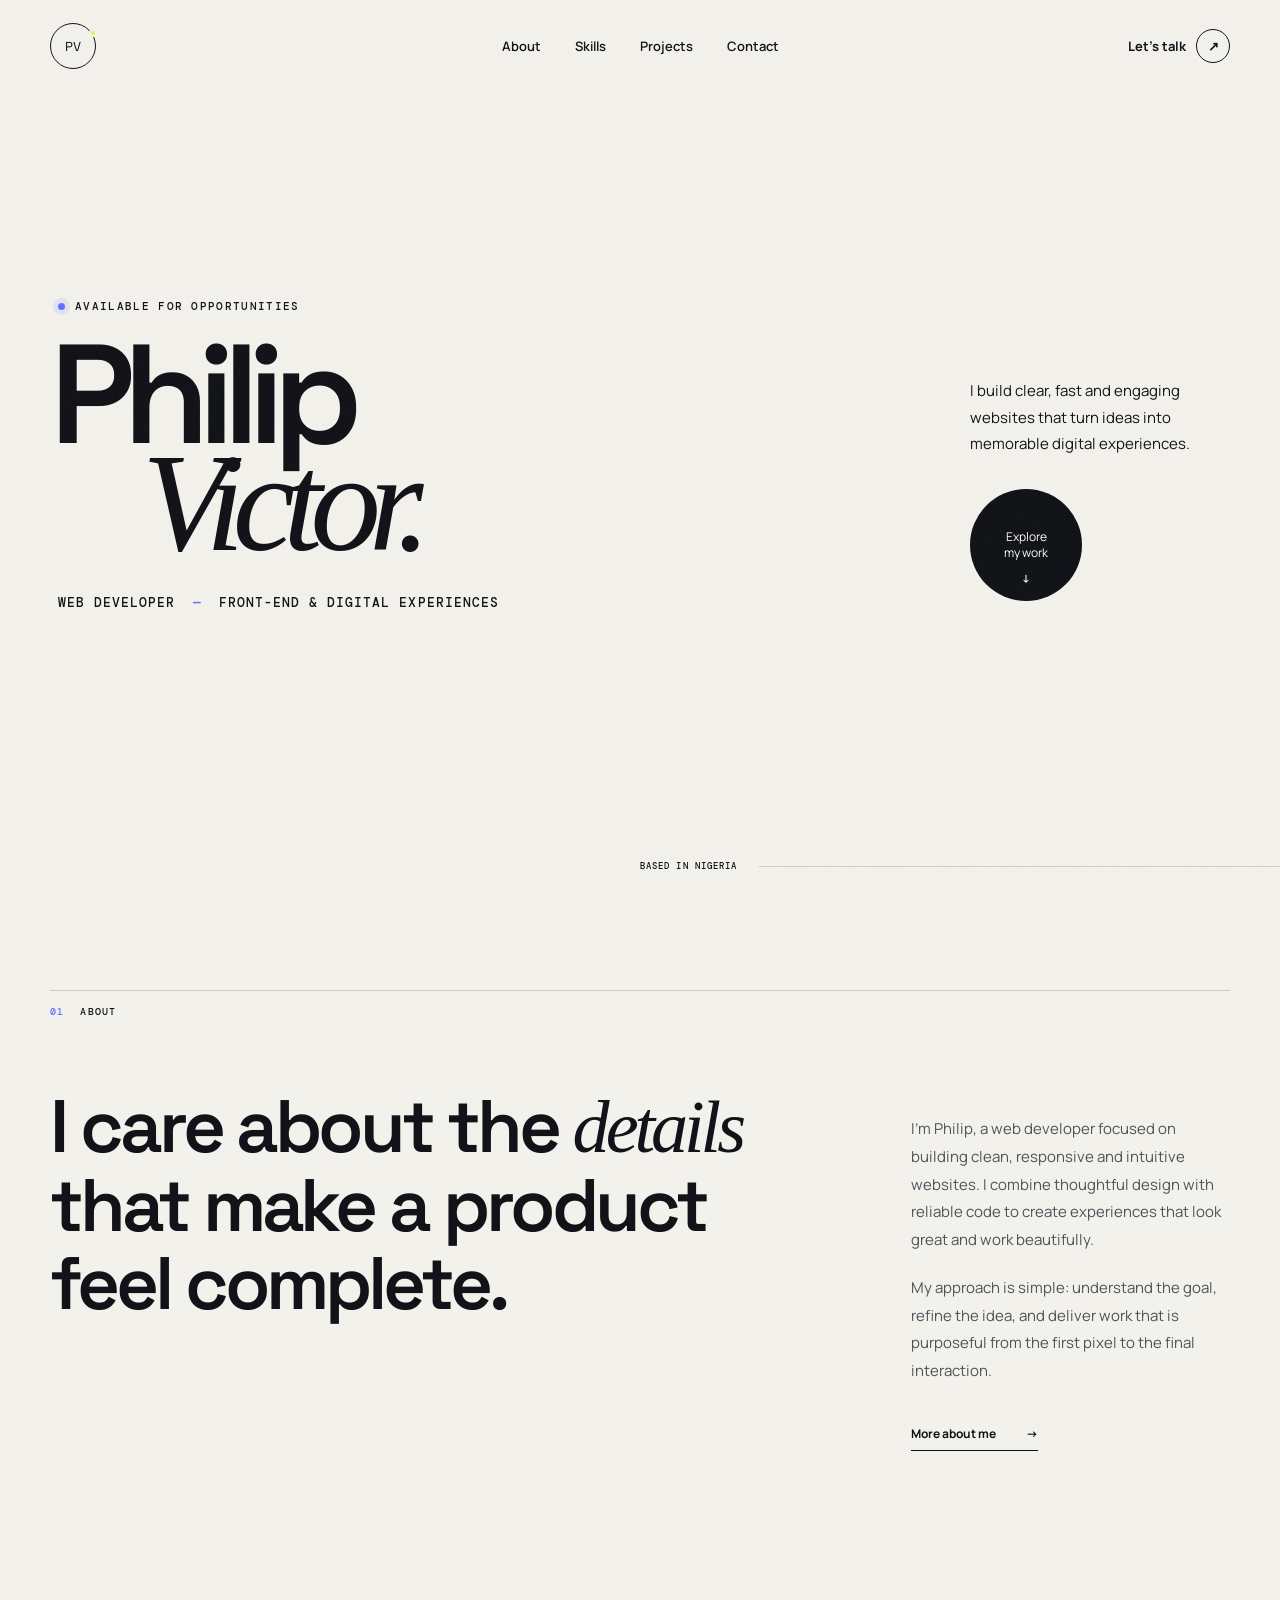
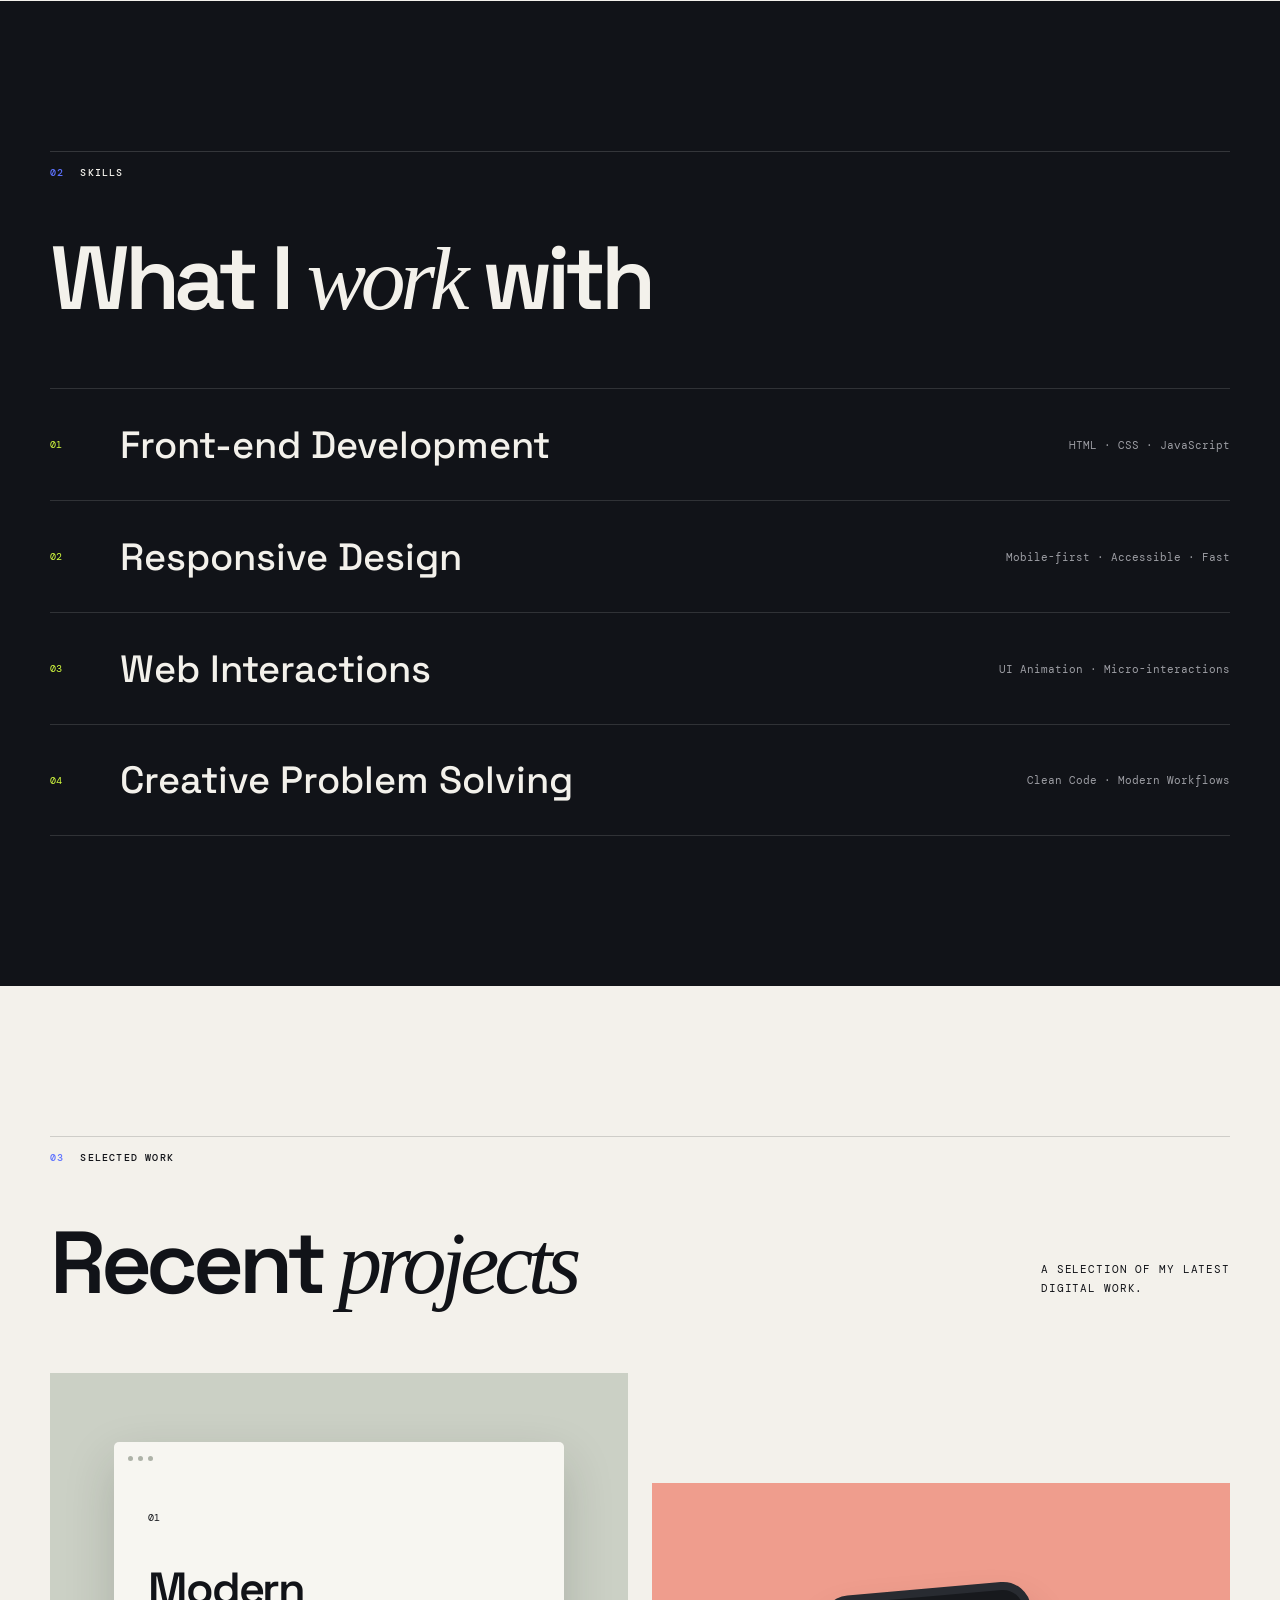
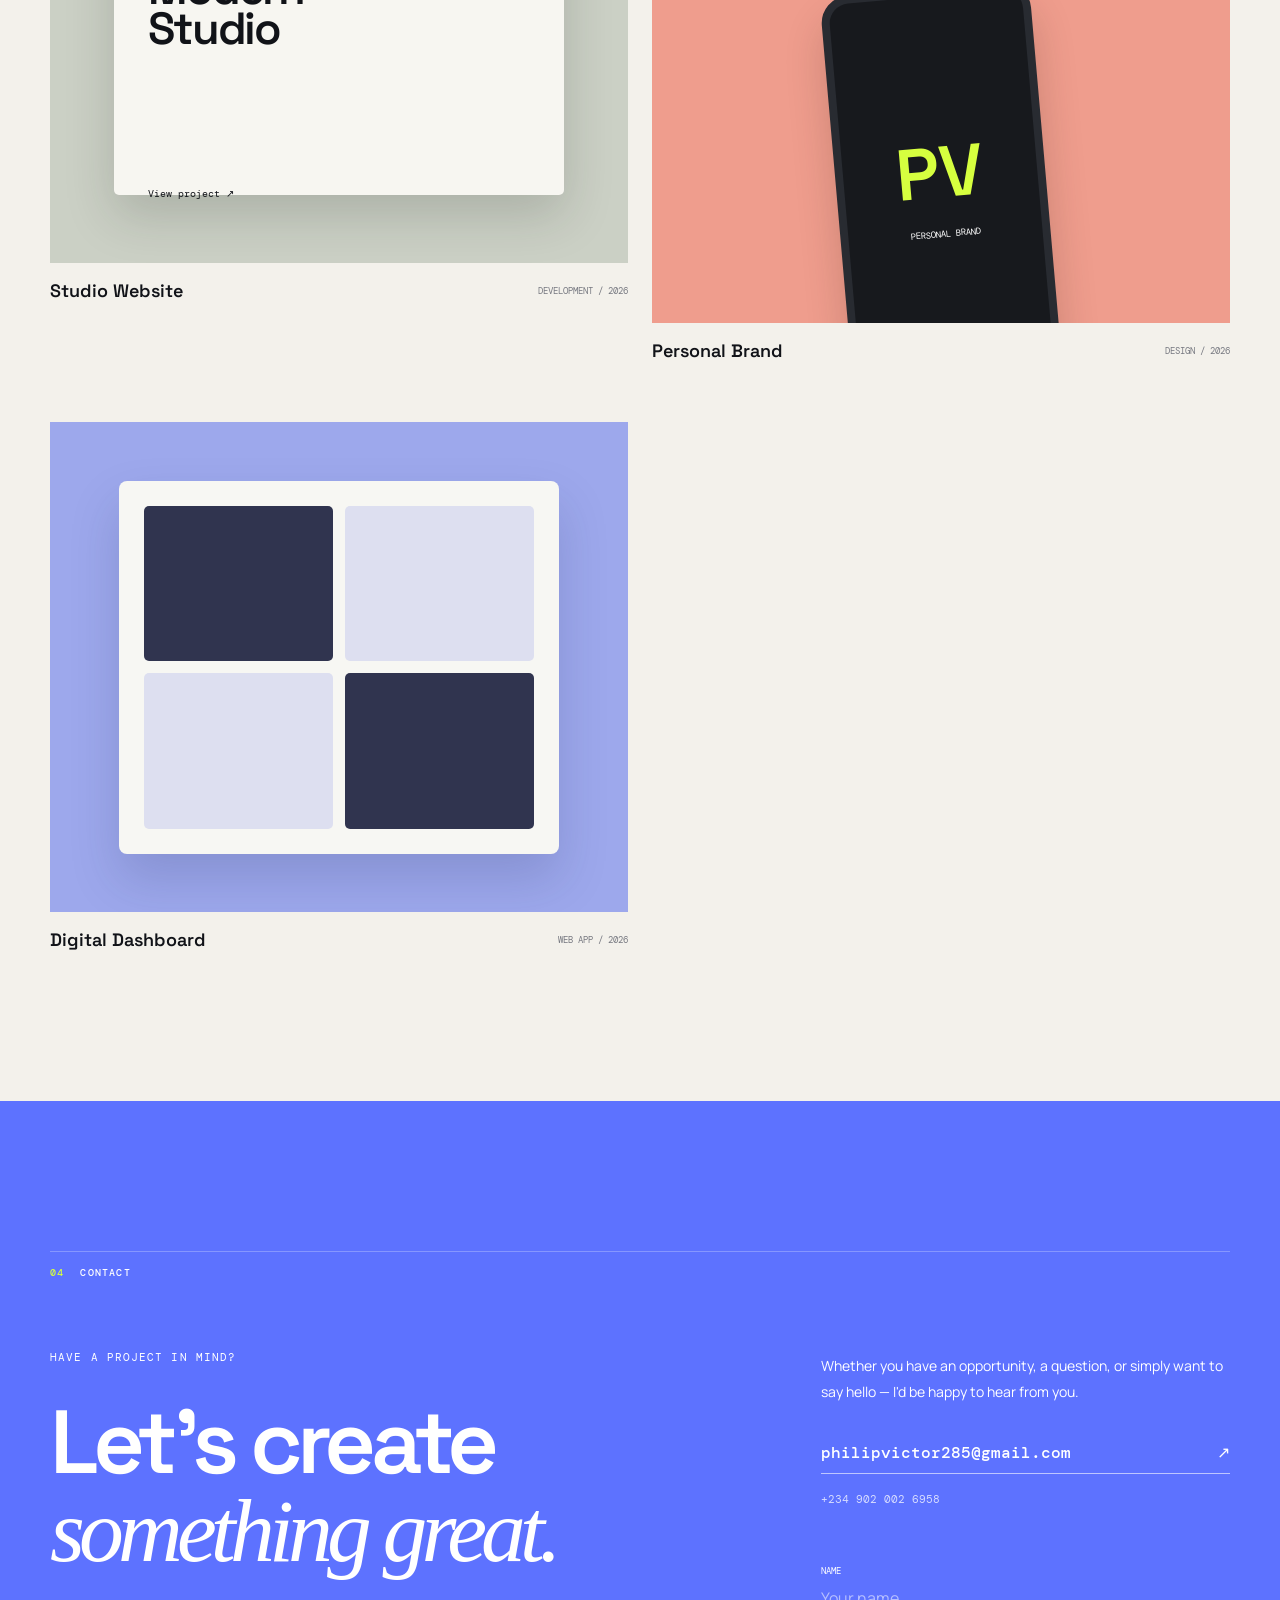
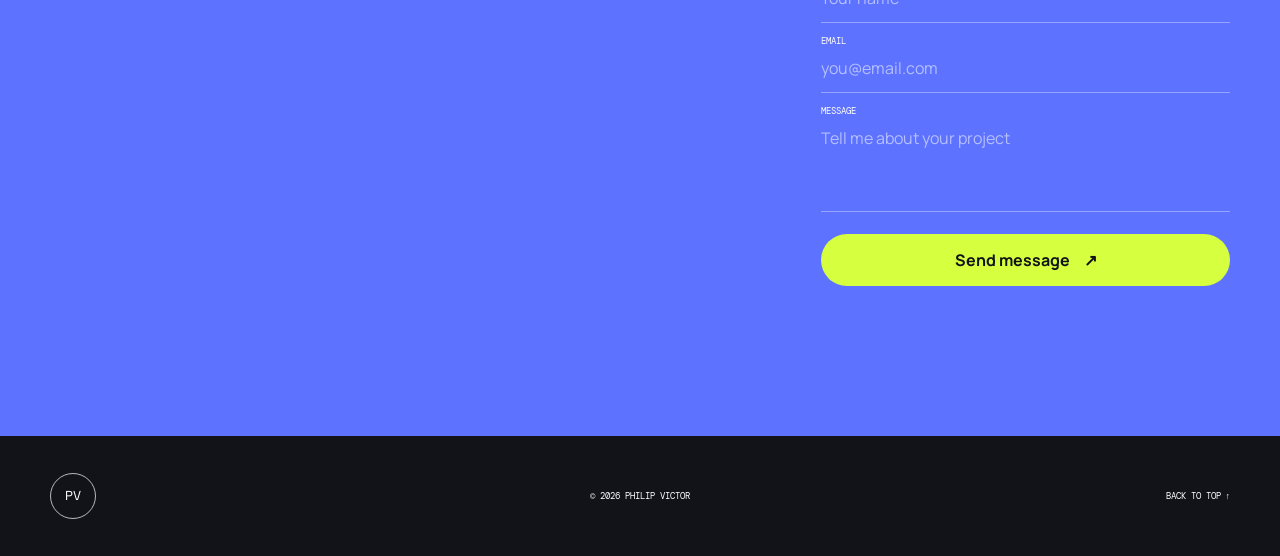
==== index.html @ c8b82108 "Create a polished responsive portfolio website" ====
<!doctype html>
<html lang="en">
<head>
  <meta charset="UTF-8">
  <meta name="viewport" content="width=device-width, initial-scale=1.0">
  <meta name="description" content="Philip Victor — Web Developer">
  <meta name="theme-color" content="#0b0d12">
  <title>Philip Victor — Web Developer</title>
  <link rel="preconnect" href="https://fonts.googleapis.com">
  <link rel="preconnect" href="https://fonts.gstatic.com" crossorigin>
  <link href="https://fonts.googleapis.com/css2?family=DM+Mono:wght@400;500&family=Manrope:wght@400;500;600;700&family=Space+Grotesk:wght@500;600&display=swap" rel="stylesheet">
  <link rel="stylesheet" href="styles.css">
</head>
<body>
  <div class="noise" aria-hidden="true"></div>
  <header class="nav-wrap">
    <nav class="nav container" aria-label="Main navigation">
      <a class="brand" href="#home" aria-label="Philip Victor home"><span>PV</span><span class="brand-status"></span></a>
      <button class="menu-btn" type="button" aria-expanded="false" aria-controls="nav-links" aria-label="Open menu"><span></span><span></span></button>
      <div class="nav-links" id="nav-links">
        <a href="#about">About</a><a href="#skills">Skills</a><a href="#projects">Projects</a><a href="#contact">Contact</a>
      </div>
      <a class="nav-cta" href="mailto:philipvictor285@gmail.com">Let's talk <span aria-hidden="true">↗</span></a>
    </nav>
  </header>

  <main>
    <section class="hero container" id="home">
      <div class="hero-grid">
        <div class="hero-copy">
          <p class="eyebrow reveal"><span></span> Available for opportunities</p>
          <h1 class="reveal">Philip<br><em>Victor.</em></h1>
          <p class="hero-role reveal">Web Developer <span>—</span> Front-end &amp; digital experiences</p>
        </div>
        <div class="hero-aside reveal">
          <p>I build clear, fast and engaging websites that turn ideas into memorable digital experiences.</p>
          <a class="circle-link" href="#projects" aria-label="Explore my work"><span>Explore<br>my work</span><b aria-hidden="true">↓</b></a>
        </div>
      </div>
      <div class="hero-footer reveal"><span>Based in Nigeria</span><span class="scroll-line"></span><span>Scroll to discover</span></div>
    </section>

    <section class="section about container" id="about">
      <div class="section-label reveal"><span>01</span> About</div>
      <div class="about-grid">
        <h2 class="reveal">I care about the <em>details</em> that make a product feel complete.</h2>
        <div class="about-copy reveal">
          <p>I'm Philip, a web developer focused on building clean, responsive and intuitive websites. I combine thoughtful design with reliable code to create experiences that look great and work beautifully.</p>
          <p>My approach is simple: understand the goal, refine the idea, and deliver work that is purposeful from the first pixel to the final interaction.</p>
          <a class="text-link" href="#contact">More about me <span>→</span></a>
        </div>
      </div>
    </section>

    <section class="section skills" id="skills">
      <div class="container">
        <div class="section-label reveal"><span>02</span> Skills</div>
        <h2 class="skills-title reveal">What I <em>work</em> with</h2>
        <div class="skill-list">
          <article class="skill-row reveal"><span>01</span><h3>Front-end Development</h3><p>HTML · CSS · JavaScript</p></article>
          <article class="skill-row reveal"><span>02</span><h3>Responsive Design</h3><p>Mobile-first · Accessible · Fast</p></article>
          <article class="skill-row reveal"><span>03</span><h3>Web Interactions</h3><p>UI Animation · Micro-interactions</p></article>
          <article class="skill-row reveal"><span>04</span><h3>Creative Problem Solving</h3><p>Clean Code · Modern Workflows</p></article>
        </div>
      </div>
    </section>

    <section class="section projects container" id="projects">
      <div class="section-label reveal"><span>03</span> Selected work</div>
      <div class="projects-heading reveal"><h2>Recent <em>projects</em></h2><p>A selection of my latest<br>digital work.</p></div>
      <div class="project-grid">
        <article class="project-card reveal">
          <a href="#contact">
            <div class="project-image project-one"><div class="mock-browser"><span></span><span></span><span></span></div><div class="mock-content"><b>01</b><strong>Modern<br>Studio</strong><i>View project ↗</i></div></div>
            <div class="project-meta"><h3>Studio Website</h3><span>Development / 2026</span></div>
          </a>
        </article>
        <article class="project-card project-offset reveal">
          <a href="#contact">
            <div class="project-image project-two"><div class="phone-mock"><span>PV</span><small>Personal brand</small></div></div>
            <div class="project-meta"><h3>Personal Brand</h3><span>Design / 2026</span></div>
          </a>
        </article>
        <article class="project-card reveal">
          <a href="#contact">
            <div class="project-image project-three"><div class="dashboard-mock"><div></div><div></div><div></div><div></div></div></div>
            <div class="project-meta"><h3>Digital Dashboard</h3><span>Web App / 2026</span></div>
          </a>
        </article>
      </div>
    </section>

    <section class="section contact" id="contact">
      <div class="container">
        <div class="section-label reveal"><span>04</span> Contact</div>
        <div class="contact-grid">
          <div><p class="contact-kicker reveal">Have a project in mind?</p><h2 class="reveal">Let's create<br><em>something great.</em></h2></div>
          <div class="contact-info reveal">
            <p>Whether you have an opportunity, a question, or simply want to say hello — I'd be happy to hear from you.</p>
            <a class="email-link" href="mailto:philipvictor285@gmail.com">philipvictor285@gmail.com <span>↗</span></a>
            <a class="phone-link" href="tel:+2349020026958">+234 902 002 6958</a>
            <form class="contact-form" id="contact-form">
              <label><span>Name</span><input type="text" name="name" required placeholder="Your name"></label>
              <label><span>Email</span><input type="email" name="email" required placeholder="you@email.com"></label>
              <label><span>Message</span><textarea name="message" required placeholder="Tell me about your project" rows="3"></textarea></label>
              <button type="submit">Send message <span>↗</span></button>
            </form>
          </div>
        </div>
      </div>
    </section>
  </main>

  <footer class="footer"><div class="container footer-inner"><a class="brand footer-brand" href="#home"><span>PV</span></a><p>© <span id="year"></span> Philip Victor</p><a href="#home">Back to top ↑</a></div></footer>
  <script src="script.js"></script>
</body>
</html>
---- styles.css ----
:root{--ink:#111318;--paper:#f3f1eb;--acid:#d6ff3f;--blue:#5d72ff;--line:rgba(17,19,24,.16)}*{box-sizing:border-box}html{scroll-behavior:smooth}body{margin:0;background:var(--paper);color:var(--ink);font-family:Manrope,sans-serif;-webkit-font-smoothing:antialiased}::selection{background:var(--acid);color:var(--ink)}a{color:inherit;text-decoration:none}button,input,textarea{font:inherit}.container{width:min(1180px,calc(100% - 64px));margin-inline:auto}.noise{position:fixed;inset:0;z-index:20;pointer-events:none;opacity:.025;background-image:url("data:image/svg+xml,%3Csvg viewBox='0 0 180 180' xmlns='http://www.w3.org/2000/svg'%3E%3Cfilter id='n'%3E%3CfeTurbulence type='fractalNoise' baseFrequency='.9' numOctaves='4' stitchTiles='stitch'/%3E%3C/filter%3E%3Crect width='100%25' height='100%25' filter='url(%23n)' opacity='.8'/%3E%3C/svg%3E")}.nav-wrap{position:absolute;z-index:10;width:100%;top:0}.nav{height:92px;display:grid;grid-template-columns:1fr auto 1fr;align-items:center}.brand{width:46px;height:46px;border:1px solid var(--ink);border-radius:50%;display:grid;place-items:center;position:relative;font-family:"Space Grotesk";font-size:13px}.brand-status{position:absolute;width:8px;height:8px;border-radius:50%;background:var(--acid);right:-2px;top:5px;border:2px solid var(--paper)}.nav-links{display:flex;gap:34px}.nav-links a{font-size:13px;font-weight:600;position:relative}.nav-links a:after{content:"";position:absolute;left:0;right:100%;bottom:-5px;height:1px;background:var(--ink);transition:.3s}.nav-links a:hover:after{right:0}.nav-cta{justify-self:end;display:flex;align-items:center;gap:10px;font-size:13px;font-weight:700}.nav-cta span{width:34px;height:34px;border:1px solid var(--ink);border-radius:50%;display:grid;place-items:center;transition:.3s}.nav-cta:hover span{background:var(--ink);color:#fff;transform:rotate(45deg)}.menu-btn{display:none}.hero{min-height:790px;height:min(840px,100svh);display:flex;flex-direction:column;justify-content:center;padding-top:70px}.hero-grid{display:grid;grid-template-columns:1fr 260px;align-items:end}.eyebrow{display:flex;align-items:center;gap:10px;font:500 11px "DM Mono";text-transform:uppercase;letter-spacing:.12em;margin:0 0 28px 8px}.eyebrow span{width:7px;height:7px;border-radius:50%;background:var(--blue);box-shadow:0 0 0 5px rgba(93,114,255,.12)}.hero h1{margin:0;font:600 clamp(95px,11vw,158px)/.76 "Space Grotesk";letter-spacing:-.085em}.hero h1 em{font-family:Georgia,serif;font-weight:400;padding-left:92px}.hero-role{margin:38px 0 0 8px;font:500 13px "DM Mono";text-transform:uppercase;letter-spacing:.08em}.hero-role span{color:var(--blue);margin:0 8px}.hero-aside{padding-bottom:10px}.hero-aside>p{font-size:15px;line-height:1.75;max-width:240px;margin:0 0 32px}.circle-link{width:112px;height:112px;border-radius:50%;background:var(--ink);color:#fff;display:flex;flex-direction:column;justify-content:center;align-items:center;position:relative;font-size:12px;line-height:1.35;text-align:center;transition:.35s}.circle-link b{position:absolute;bottom:15px;font-size:11px}.circle-link:hover{background:var(--blue);transform:scale(1.06) rotate(-5deg)}.hero-footer{position:absolute;bottom:28px;left:50%;width:min(1180px,calc(100% - 64px));transform:translateX(-50%);display:grid;grid-template-columns:auto 1fr auto;gap:22px;align-items:center;font:500 9px "DM Mono";text-transform:uppercase;letter-spacing:.12em}.scroll-line{height:1px;background:var(--line)}.section{padding-top:150px;padding-bottom:150px}.section-label{border-top:1px solid var(--line);padding-top:14px;display:flex;gap:16px;font:500 10px "DM Mono";text-transform:uppercase;letter-spacing:.12em}.section-label span{color:var(--blue)}.about-grid{display:grid;grid-template-columns:1.55fr .65fr;gap:100px;margin-top:70px}.about h2{font:600 clamp(44px,5.8vw,76px)/1.05 "Space Grotesk";letter-spacing:-.055em;margin:0}.about h2 em,.projects h2 em,.contact h2 em,.skills-title em{font-family:Georgia,serif;font-weight:400}.about-copy{padding-top:12px}.about-copy p{font-size:15px;line-height:1.85;color:#50525a}.about-copy p+p{margin-top:20px}.text-link{display:inline-flex;gap:30px;margin-top:25px;border-bottom:1px solid var(--ink);padding-bottom:8px;font-size:12px;font-weight:700}.skills{background:var(--ink);color:var(--paper)}.skills .section-label{border-color:rgba(255,255,255,.15)}.skills-title{font:600 clamp(55px,7vw,90px)/1 "Space Grotesk";letter-spacing:-.06em;margin:55px 0 65px}.skill-row{min-height:112px;border-top:1px solid rgba(255,255,255,.13);display:grid;grid-template-columns:70px 1fr .7fr;align-items:center}.skill-row:last-child{border-bottom:1px solid rgba(255,255,255,.13)}.skill-row>span{color:var(--acid);font:10px "DM Mono"}.skill-row h3{font:500 clamp(24px,3vw,38px) "Space Grotesk";margin:0}.skill-row p{font:11px "DM Mono";color:#9c9da3;text-align:right}.projects-heading{display:flex;justify-content:space-between;align-items:end;margin:55px 0 65px}.projects-heading h2{font:600 clamp(55px,7vw,88px)/1 "Space Grotesk";letter-spacing:-.06em;margin:0}.projects-heading p{font:11px/1.7 "DM Mono";text-transform:uppercase;letter-spacing:.08em}.project-grid{display:grid;grid-template-columns:1fr 1fr;gap:60px 24px}.project-card{grid-column:1}.project-offset{grid-column:2;margin-top:110px}.project-image{height:490px;overflow:hidden;position:relative;transition:.5s cubic-bezier(.2,.7,.2,1)}.project-card:hover .project-image{transform:scale(.985)}.project-one{background:#cbd0c5}.mock-browser{position:absolute;width:78%;height:72%;left:11%;top:14%;background:#f7f6f1;border-radius:5px;box-shadow:0 20px 50px rgba(29,35,25,.18);padding:14px;display:flex;gap:5px}.mock-browser span{width:5px;height:5px;border-radius:50%;background:#aeb3a8}.mock-content{position:absolute;left:17%;top:28%;bottom:13%;display:flex;flex-direction:column}.mock-content b{font:10px "DM Mono"}.mock-content strong{margin-top:45px;font:600 45px/.9 "Space Grotesk";letter-spacing:-.05em}.mock-content i{margin-top:auto;font:10px "DM Mono"}.project-two{background:#ef9d8d;height:440px}.phone-mock{position:absolute;width:210px;height:390px;background:#17191d;border:8px solid #282b31;border-radius:28px;bottom:-55px;left:50%;transform:translateX(-50%) rotate(-5deg);color:#fff;display:flex;flex-direction:column;justify-content:center;align-items:center;box-shadow:0 25px 40px rgba(60,30,20,.2)}.phone-mock span{font:600 72px "Space Grotesk";color:var(--acid)}.phone-mock small{margin-top:10px;text-transform:uppercase;font:9px "DM Mono"}.project-three{background:#9da8ec}.dashboard-mock{position:absolute;inset:12%;background:#f7f7f3;border-radius:8px;box-shadow:0 25px 50px rgba(35,42,95,.18);display:grid;grid-template-columns:1fr 1fr;gap:12px;padding:25px}.dashboard-mock div{border-radius:5px;background:#dddff0}.dashboard-mock div:nth-child(1),.dashboard-mock div:nth-child(4){background:#30344f}.project-meta{display:flex;justify-content:space-between;align-items:center;padding-top:16px}.project-meta h3{margin:0;font:600 18px "Space Grotesk"}.project-meta span{font:9px "DM Mono";text-transform:uppercase;color:#777981}.contact{background:#5d72ff;color:#fff}.contact .section-label{border-color:rgba(255,255,255,.25)}.contact .section-label span{color:var(--acid)}.contact-grid{display:grid;grid-template-columns:1.25fr .75fr;gap:90px;margin-top:60px}.contact-kicker{font:11px "DM Mono";text-transform:uppercase;letter-spacing:.1em}.contact h2{margin:35px 0 0;font:600 clamp(58px,7vw,92px)/.98 "Space Grotesk";letter-spacing:-.065em}.contact-info>p{font-size:14px;line-height:1.8;max-width:440px}.email-link{display:flex;justify-content:space-between;border-bottom:1px solid rgba(255,255,255,.6);padding:24px 0 10px;font:500 16px "DM Mono"}.phone-link{display:inline-block;margin-top:18px;font:11px "DM Mono";opacity:.75}.contact-form{margin-top:45px}.contact-form label{display:block;border-bottom:1px solid rgba(255,255,255,.35);padding:12px 0 8px}.contact-form label span{display:block;font:9px "DM Mono";text-transform:uppercase;margin-bottom:5px}.contact-form input,.contact-form textarea{width:100%;border:0;outline:0;resize:none;background:transparent;color:#fff;padding:5px 0}.contact-form input::placeholder,.contact-form textarea::placeholder{color:rgba(255,255,255,.55)}.contact-form button{margin-top:22px;width:100%;height:52px;border:0;border-radius:30px;background:var(--acid);color:var(--ink);font-weight:700;cursor:pointer;display:flex;justify-content:center;align-items:center;gap:14px;transition:.3s}.contact-form button:hover{background:#fff;transform:translateY(-2px)}.footer{background:var(--ink);color:#fff}.footer-inner{height:120px;display:grid;grid-template-columns:1fr 1fr 1fr;align-items:center}.footer-brand{border-color:rgba(255,255,255,.7)}.footer-brand .brand-status{border-color:var(--ink)}.footer-inner p,.footer-inner>a:last-child{font:9px "DM Mono";text-transform:uppercase}.footer-inner p{text-align:center}.footer-inner>a:last-child{justify-self:end}.reveal{opacity:0;transform:translateY(24px);transition:opacity .8s ease,transform .8s cubic-bezier(.2,.7,.2,1)}.reveal.visible{opacity:1;transform:translateY(0)}@media(max-width:900px){.container{width:min(100% - 40px,700px)}.nav{grid-template-columns:1fr auto;height:76px}.nav-cta{display:none}.menu-btn{display:flex;width:44px;height:44px;border:1px solid var(--ink);border-radius:50%;background:transparent;flex-direction:column;justify-content:center;align-items:center;gap:5px;z-index:12}.menu-btn span{width:16px;height:1px;background:var(--ink);transition:.3s}.menu-btn.active span:first-child{transform:translateY(3px) rotate(45deg)}.menu-btn.active span:last-child{transform:translateY(-3px) rotate(-45deg)}.nav-links{position:fixed;inset:0;background:var(--acid);flex-direction:column;justify-content:center;align-items:center;gap:28px;transform:translateY(-100%);transition:.5s cubic-bezier(.7,0,.2,1)}.nav-links.open{transform:translateY(0)}.nav-links a{font:600 38px "Space Grotesk"}.hero{height:700px;min-height:700px}.hero-grid{grid-template-columns:1fr}.hero h1{font-size:clamp(78px,21vw,130px)}.hero h1 em{padding-left:45px}.hero-aside{position:absolute;right:20px;bottom:95px}.hero-aside>p{display:none}.hero-footer{width:calc(100% - 40px)}.section{padding-top:100px;padding-bottom:100px}.about-grid{grid-template-columns:1fr;gap:35px}.skill-row{grid-template-columns:45px 1fr;padding:25px 0}.skill-row p{grid-column:2;text-align:left}.project-grid{grid-template-columns:1fr 1fr;gap:40px 16px}.project-image{height:380px}.project-two{height:330px}.contact-grid{grid-template-columns:1fr;gap:60px}}@media(max-width:600px){.container{width:calc(100% - 32px)}.hero{height:680px;min-height:680px}.hero h1{font-size:clamp(66px,21vw,96px)}.hero h1 em{padding-left:20px}.hero-role{max-width:230px;line-height:1.7}.hero-aside{bottom:105px}.circle-link{width:90px;height:90px}.hero-footer{width:calc(100% - 32px)}.hero-footer span:last-child{display:none}.hero-footer{grid-template-columns:auto 1fr}.section{padding-top:80px;padding-bottom:80px}.about h2{font-size:42px}.skills-title{font-size:52px}.skill-row{grid-template-columns:38px 1fr}.skill-row h3{font-size:21px}.projects-heading{align-items:start}.projects-heading h2{font-size:48px}.projects-heading p{display:none}.project-grid{grid-template-columns:1fr}.project-card,.project-offset,.project-card:last-child{grid-column:1;margin-top:0}.project-image{height:390px}.project-two{height:390px}.mock-content strong{font-size:38px}.contact h2{font-size:54px}.email-link{font-size:13px}.footer-inner{grid-template-columns:1fr 1fr}.footer-inner p{display:none}}@media(prefers-reduced-motion:reduce){html{scroll-behavior:auto}.reveal{opacity:1;transform:none;transition:none}}
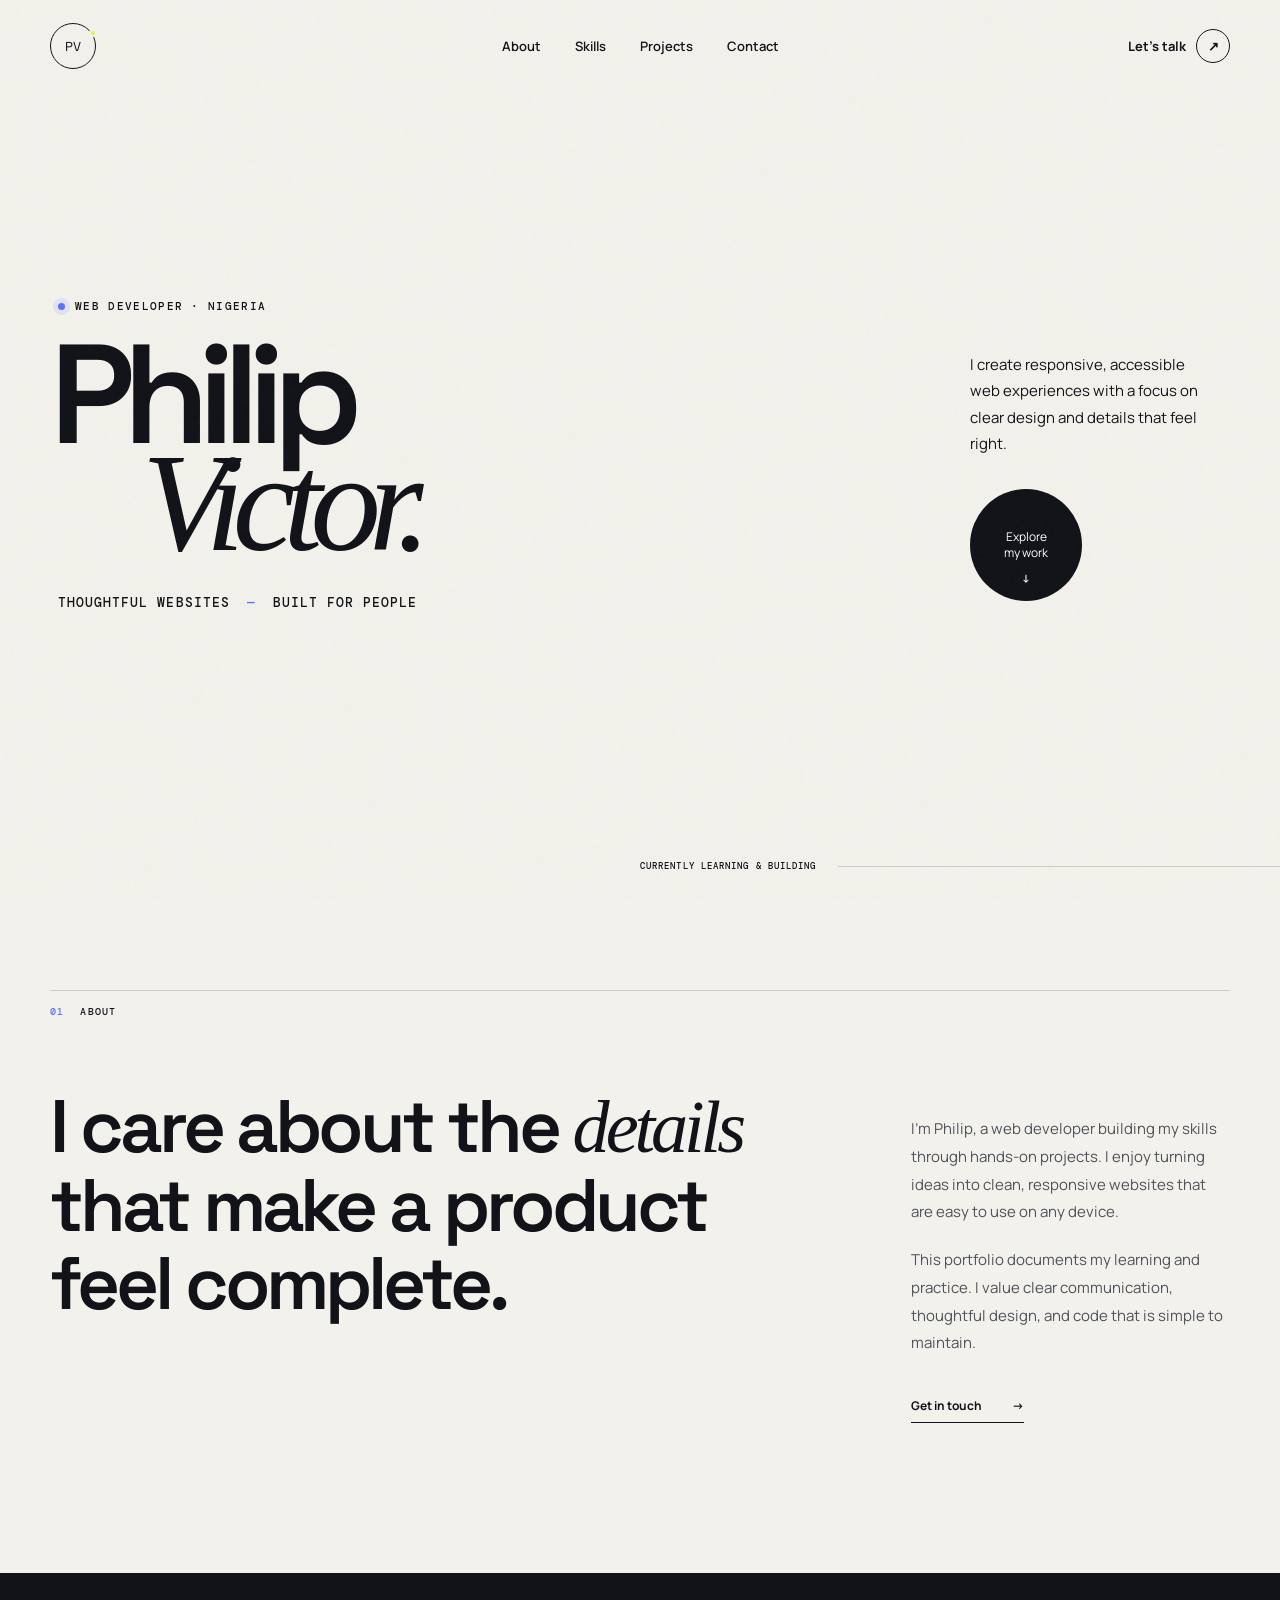
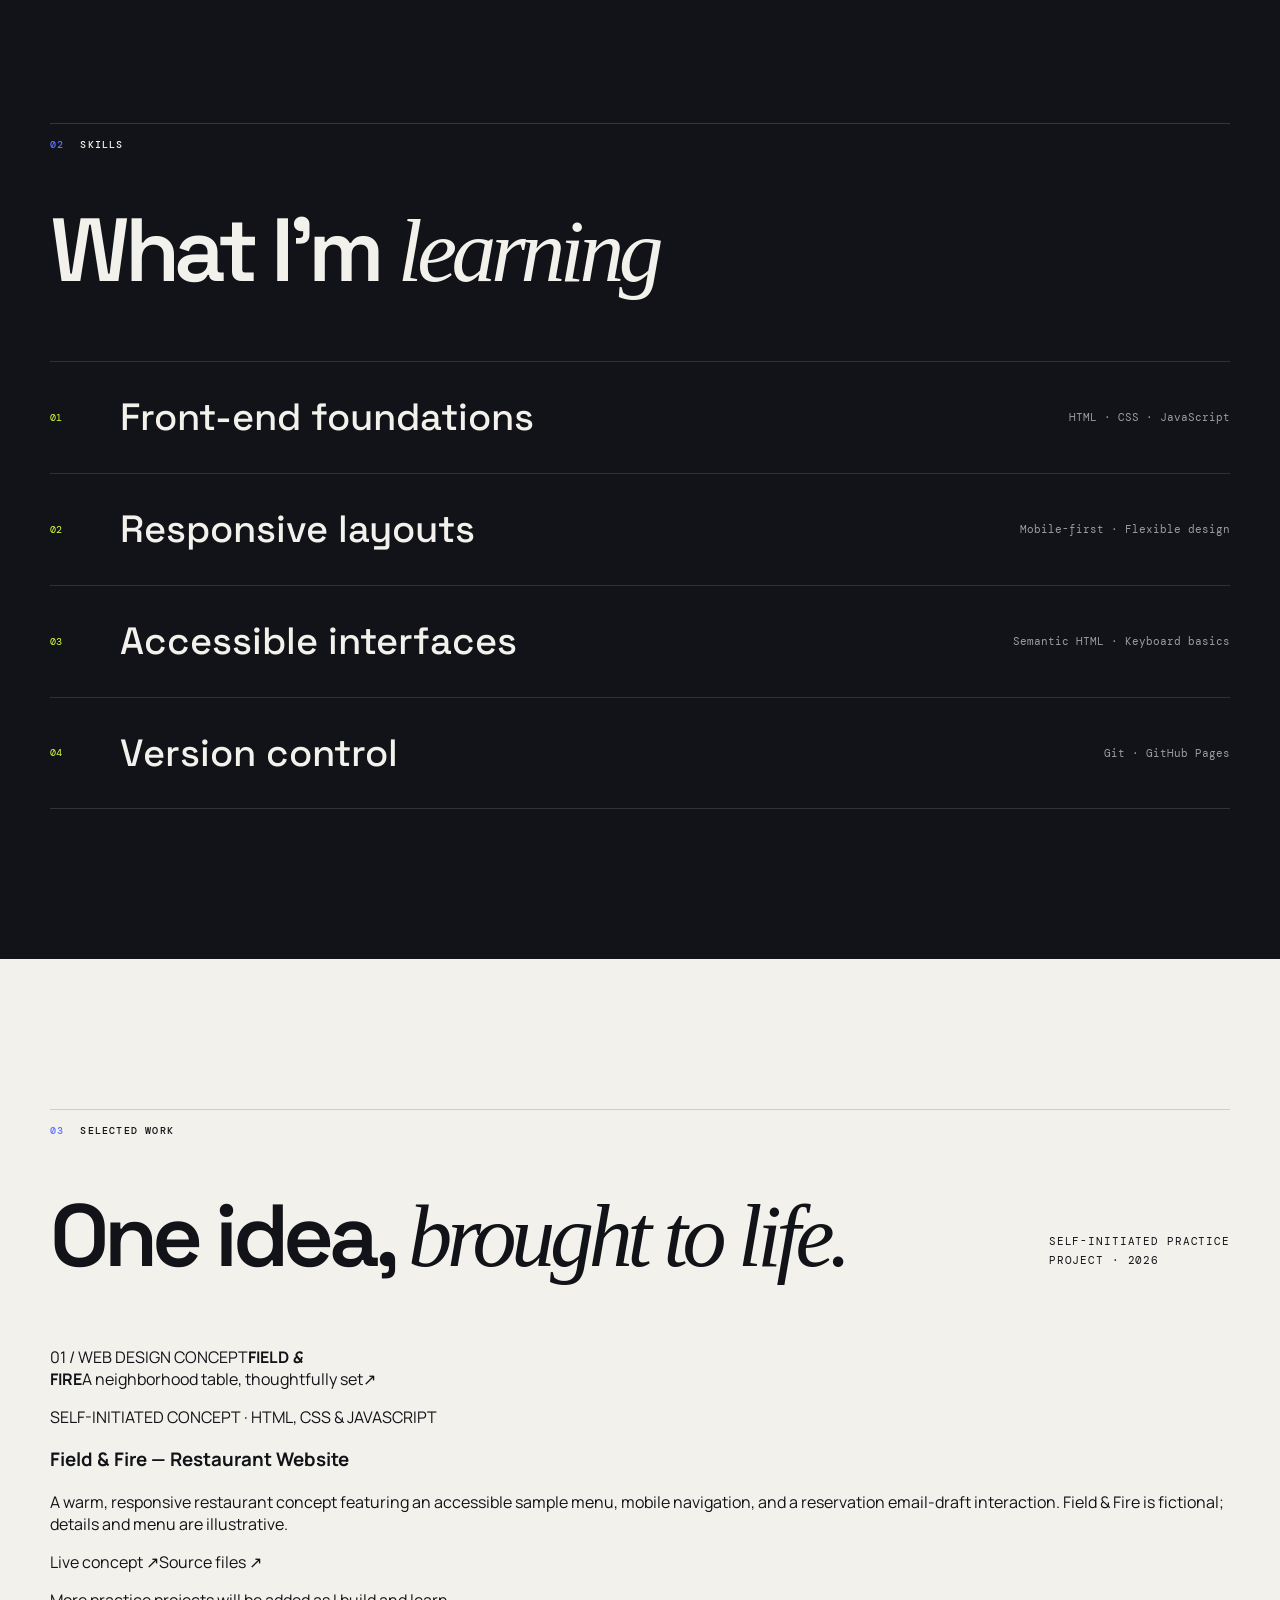
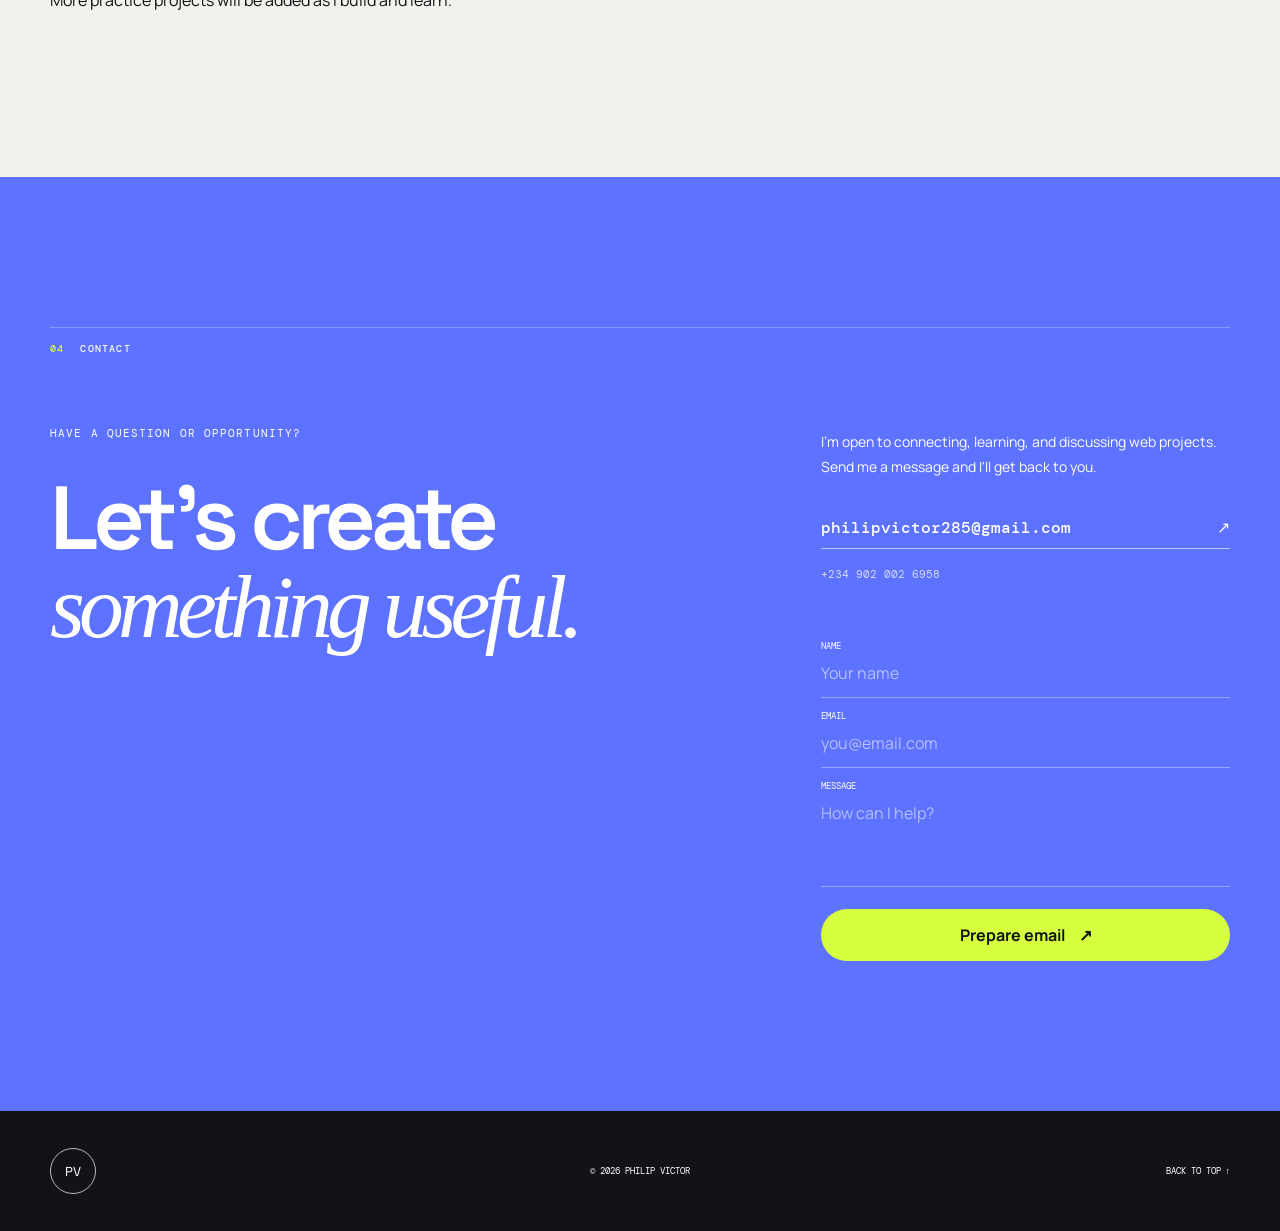
==== commit 4a048f95: "Feature Field & Fire concept on Philip's portfolio" ====
--- a/index.html
+++ b/index.html
@@ -3,7 +3,7 @@
 <head>
   <meta charset="UTF-8">
   <meta name="viewport" content="width=device-width, initial-scale=1.0">
-  <meta name="description" content="Philip Victor — Web Developer">
+  <meta name="description" content="Philip Victor is a web developer building responsive, accessible websites and thoughtful digital experiences.">
   <meta name="theme-color" content="#0b0d12">
   <title>Philip Victor — Web Developer</title>
   <link rel="preconnect" href="https://fonts.googleapis.com">
@@ -17,101 +17,58 @@
     <nav class="nav container" aria-label="Main navigation">
       <a class="brand" href="#home" aria-label="Philip Victor home"><span>PV</span><span class="brand-status"></span></a>
       <button class="menu-btn" type="button" aria-expanded="false" aria-controls="nav-links" aria-label="Open menu"><span></span><span></span></button>
-      <div class="nav-links" id="nav-links">
-        <a href="#about">About</a><a href="#skills">Skills</a><a href="#projects">Projects</a><a href="#contact">Contact</a>
-      </div>
+      <div class="nav-links" id="nav-links"><a href="#about">About</a><a href="#skills">Skills</a><a href="#projects">Projects</a><a href="#contact">Contact</a></div>
       <a class="nav-cta" href="mailto:philipvictor285@gmail.com">Let's talk <span aria-hidden="true">↗</span></a>
     </nav>
   </header>
-
   <main>
     <section class="hero container" id="home">
       <div class="hero-grid">
         <div class="hero-copy">
-          <p class="eyebrow reveal"><span></span> Available for opportunities</p>
+          <p class="eyebrow reveal"><span></span> Web developer · Nigeria</p>
           <h1 class="reveal">Philip<br><em>Victor.</em></h1>
-          <p class="hero-role reveal">Web Developer <span>—</span> Front-end &amp; digital experiences</p>
+          <p class="hero-role reveal">Thoughtful websites <span>—</span> built for people</p>
         </div>
-        <div class="hero-aside reveal">
-          <p>I build clear, fast and engaging websites that turn ideas into memorable digital experiences.</p>
-          <a class="circle-link" href="#projects" aria-label="Explore my work"><span>Explore<br>my work</span><b aria-hidden="true">↓</b></a>
-        </div>
+        <div class="hero-aside reveal"><p>I create responsive, accessible web experiences with a focus on clear design and details that feel right.</p><a class="circle-link" href="#projects" aria-label="Explore my work"><span>Explore<br>my work</span><b aria-hidden="true">↓</b></a></div>
       </div>
-      <div class="hero-footer reveal"><span>Based in Nigeria</span><span class="scroll-line"></span><span>Scroll to discover</span></div>
+      <div class="hero-footer reveal"><span>Currently learning &amp; building</span><span class="scroll-line"></span><span>Scroll to discover</span></div>
     </section>
-
     <section class="section about container" id="about">
       <div class="section-label reveal"><span>01</span> About</div>
       <div class="about-grid">
         <h2 class="reveal">I care about the <em>details</em> that make a product feel complete.</h2>
-        <div class="about-copy reveal">
-          <p>I'm Philip, a web developer focused on building clean, responsive and intuitive websites. I combine thoughtful design with reliable code to create experiences that look great and work beautifully.</p>
-          <p>My approach is simple: understand the goal, refine the idea, and deliver work that is purposeful from the first pixel to the final interaction.</p>
-          <a class="text-link" href="#contact">More about me <span>→</span></a>
+        <div class="about-copy reveal"><p>I'm Philip, a web developer building my skills through hands-on projects. I enjoy turning ideas into clean, responsive websites that are easy to use on any device.</p><p>This portfolio documents my learning and practice. I value clear communication, thoughtful design, and code that is simple to maintain.</p><a class="text-link" href="#contact">Get in touch <span>→</span></a></div>
+      </div>
+    </section>
+    <section class="section skills" id="skills"><div class="container">
+      <div class="section-label reveal"><span>02</span> Skills</div><h2 class="skills-title reveal">What I'm <em>learning</em></h2>
+      <div class="skill-list">
+        <article class="skill-row reveal"><span>01</span><h3>Front-end foundations</h3><p>HTML · CSS · JavaScript</p></article>
+        <article class="skill-row reveal"><span>02</span><h3>Responsive layouts</h3><p>Mobile-first · Flexible design</p></article>
+        <article class="skill-row reveal"><span>03</span><h3>Accessible interfaces</h3><p>Semantic HTML · Keyboard basics</p></article>
+        <article class="skill-row reveal"><span>04</span><h3>Version control</h3><p>Git · GitHub Pages</p></article>
+      </div>
+    </div></section>
+    <section class="section projects container" id="projects">
+      <div class="section-label reveal"><span>03</span> Selected work</div>
+      <div class="projects-heading reveal"><h2>One idea, <em>brought to life.</em></h2><p>Self-initiated practice<br>project · 2026</p></div>
+      <article class="featured-project reveal">
+        <a class="featured-visual" href="restaurant/" aria-label="View Field and Fire restaurant concept website"><div class="featured-art"><span class="project-index">01 / WEB DESIGN CONCEPT</span><strong>FIELD <i>&amp;</i><br>FIRE</strong><span class="featured-tag">A neighborhood table, thoughtfully set</span><span class="featured-arrow" aria-hidden="true">↗</span></div></a>
+        <div class="featured-details"><div><p class="project-type">SELF-INITIATED CONCEPT · HTML, CSS &amp; JAVASCRIPT</p><h3>Field &amp; Fire — Restaurant Website</h3><p class="project-description">A warm, responsive restaurant concept featuring an accessible sample menu, mobile navigation, and a reservation email-draft interaction. Field &amp; Fire is fictional; details and menu are illustrative.</p></div><div class="project-actions"><a href="restaurant/">Live concept <span>↗</span></a><a href="https://github.com/philipvictor285-lgtm/Philip-Victor-potfolio/tree/main/restaurant">Source files <span>↗</span></a></div></div>
+      </article>
+      <p class="projects-footnote">More practice projects will be added as I build and learn.</p>
+    </section>
+    <section class="section contact" id="contact"><div class="container">
+      <div class="section-label reveal"><span>04</span> Contact</div>
+      <div class="contact-grid">
+        <div><p class="contact-kicker reveal">Have a question or opportunity?</p><h2 class="reveal">Let's create<br><em>something useful.</em></h2></div>
+        <div class="contact-info reveal"><p>I'm open to connecting, learning, and discussing web projects. Send me a message and I'll get back to you.</p><a class="email-link" href="mailto:philipvictor285@gmail.com">philipvictor285@gmail.com <span>↗</span></a><a class="phone-link" href="tel:+2349020026958">+234 902 002 6958</a>
+          <form class="contact-form" id="contact-form"><label><span>Name</span><input type="text" name="name" required placeholder="Your name"></label><label><span>Email</span><input type="email" name="email" required placeholder="you@email.com"></label><label><span>Message</span><textarea name="message" required placeholder="How can I help?" rows="3"></textarea></label><button type="submit">Prepare email <span>↗</span></button></form>
         </div>
       </div>
-    </section>
-
-    <section class="section skills" id="skills">
-      <div class="container">
-        <div class="section-label reveal"><span>02</span> Skills</div>
-        <h2 class="skills-title reveal">What I <em>work</em> with</h2>
-        <div class="skill-list">
-          <article class="skill-row reveal"><span>01</span><h3>Front-end Development</h3><p>HTML · CSS · JavaScript</p></article>
-          <article class="skill-row reveal"><span>02</span><h3>Responsive Design</h3><p>Mobile-first · Accessible · Fast</p></article>
-          <article class="skill-row reveal"><span>03</span><h3>Web Interactions</h3><p>UI Animation · Micro-interactions</p></article>
-          <article class="skill-row reveal"><span>04</span><h3>Creative Problem Solving</h3><p>Clean Code · Modern Workflows</p></article>
-        </div>
-      </div>
-    </section>
-
-    <section class="section projects container" id="projects">
-      <div class="section-label reveal"><span>03</span> Selected work</div>
-      <div class="projects-heading reveal"><h2>Recent <em>projects</em></h2><p>A selection of my latest<br>digital work.</p></div>
-      <div class="project-grid">
-        <article class="project-card reveal">
-          <a href="#contact">
-            <div class="project-image project-one"><div class="mock-browser"><span></span><span></span><span></span></div><div class="mock-content"><b>01</b><strong>Modern<br>Studio</strong><i>View project ↗</i></div></div>
-            <div class="project-meta"><h3>Studio Website</h3><span>Development / 2026</span></div>
-          </a>
-        </article>
-        <article class="project-card project-offset reveal">
-          <a href="#contact">
-            <div class="project-image project-two"><div class="phone-mock"><span>PV</span><small>Personal brand</small></div></div>
-            <div class="project-meta"><h3>Personal Brand</h3><span>Design / 2026</span></div>
-          </a>
-        </article>
-        <article class="project-card reveal">
-          <a href="#contact">
-            <div class="project-image project-three"><div class="dashboard-mock"><div></div><div></div><div></div><div></div></div></div>
-            <div class="project-meta"><h3>Digital Dashboard</h3><span>Web App / 2026</span></div>
-          </a>
-        </article>
-      </div>
-    </section>
-
-    <section class="section contact" id="contact">
-      <div class="container">
-        <div class="section-label reveal"><span>04</span> Contact</div>
-        <div class="contact-grid">
-          <div><p class="contact-kicker reveal">Have a project in mind?</p><h2 class="reveal">Let's create<br><em>something great.</em></h2></div>
-          <div class="contact-info reveal">
-            <p>Whether you have an opportunity, a question, or simply want to say hello — I'd be happy to hear from you.</p>
-            <a class="email-link" href="mailto:philipvictor285@gmail.com">philipvictor285@gmail.com <span>↗</span></a>
-            <a class="phone-link" href="tel:+2349020026958">+234 902 002 6958</a>
-            <form class="contact-form" id="contact-form">
-              <label><span>Name</span><input type="text" name="name" required placeholder="Your name"></label>
-              <label><span>Email</span><input type="email" name="email" required placeholder="you@email.com"></label>
-              <label><span>Message</span><textarea name="message" required placeholder="Tell me about your project" rows="3"></textarea></label>
-              <button type="submit">Send message <span>↗</span></button>
-            </form>
-          </div>
-        </div>
-      </div>
-    </section>
+    </div></section>
   </main>
-
-  <footer class="footer"><div class="container footer-inner"><a class="brand footer-brand" href="#home"><span>PV</span></a><p>© <span id="year"></span> Philip Victor</p><a href="#home">Back to top ↑</a></div></footer>
+  <footer class="footer"><div class="container footer-inner"><a class="brand footer-brand" href="#home" aria-label="Back to home"><span>PV</span></a><p>© <span id="year"></span> Philip Victor</p><a href="#home">Back to top ↑</a></div></footer>
   <script src="script.js"></script>
 </body>
 </html>
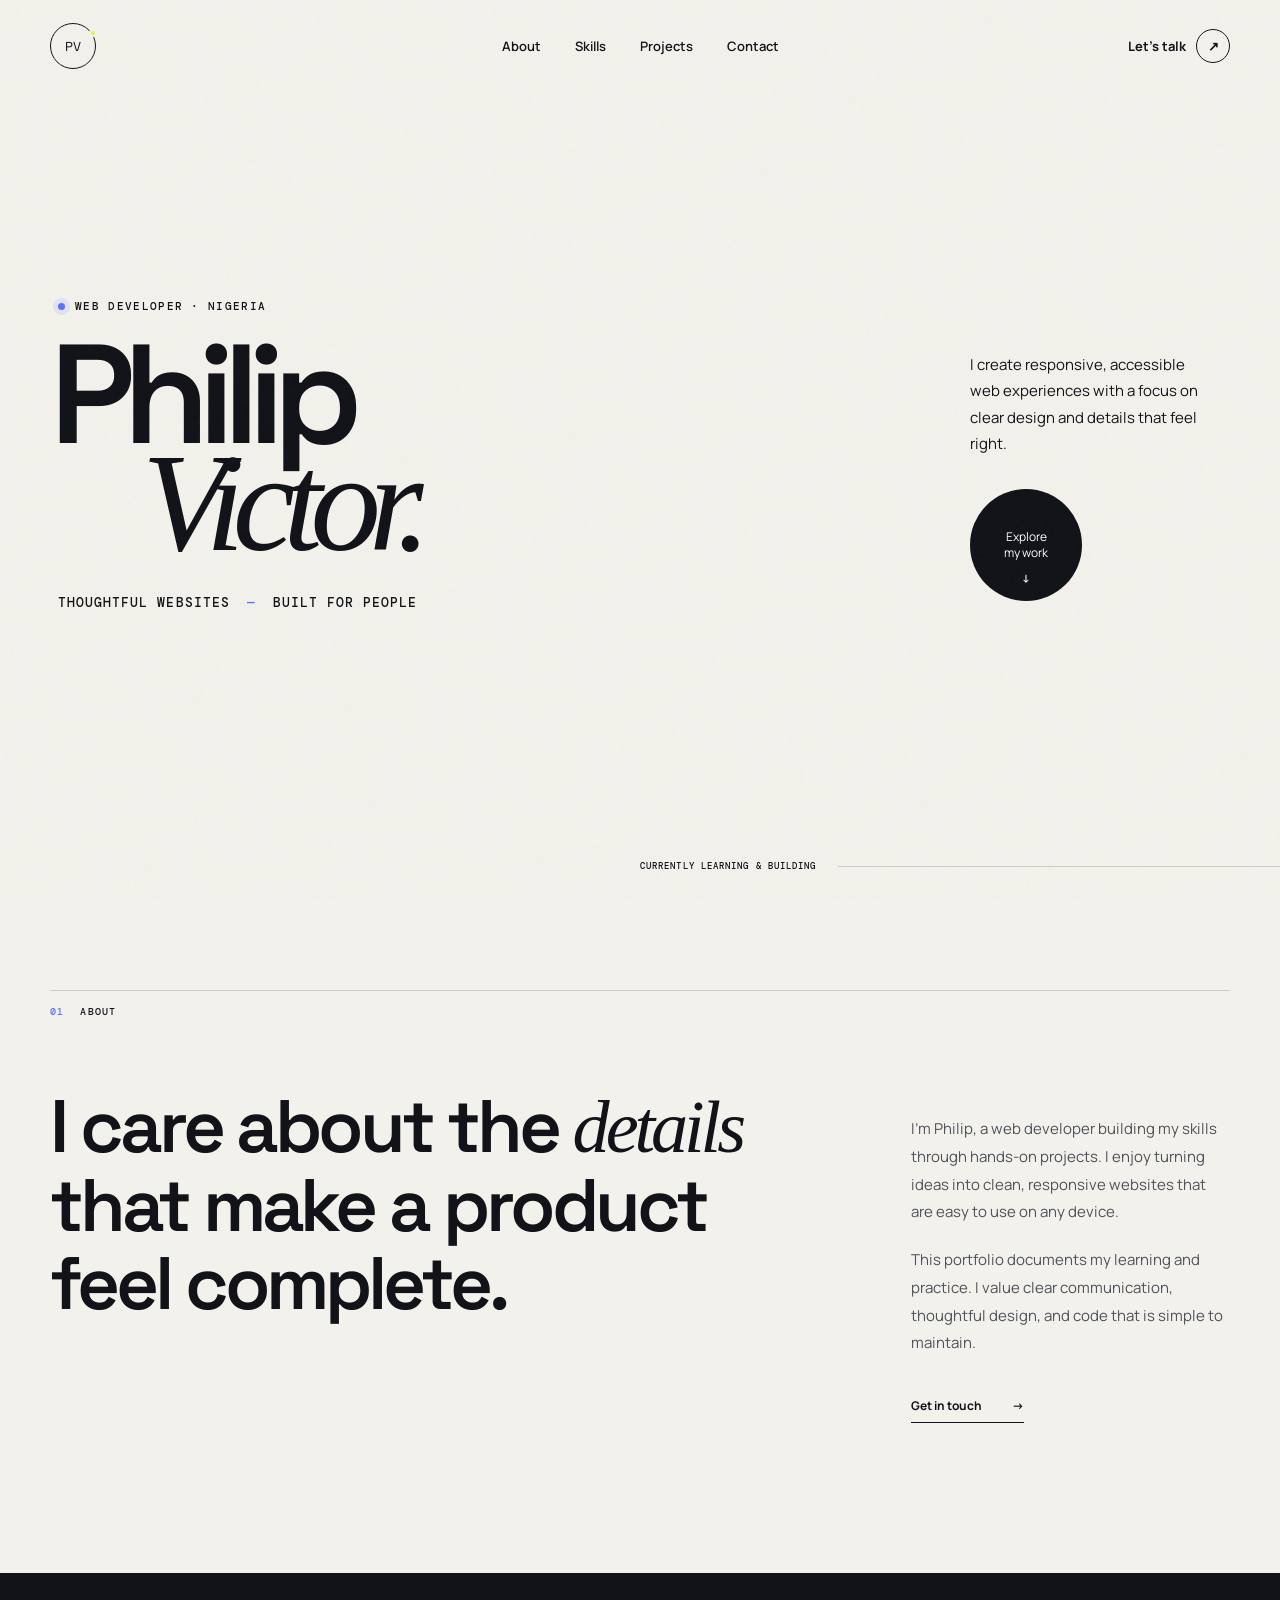
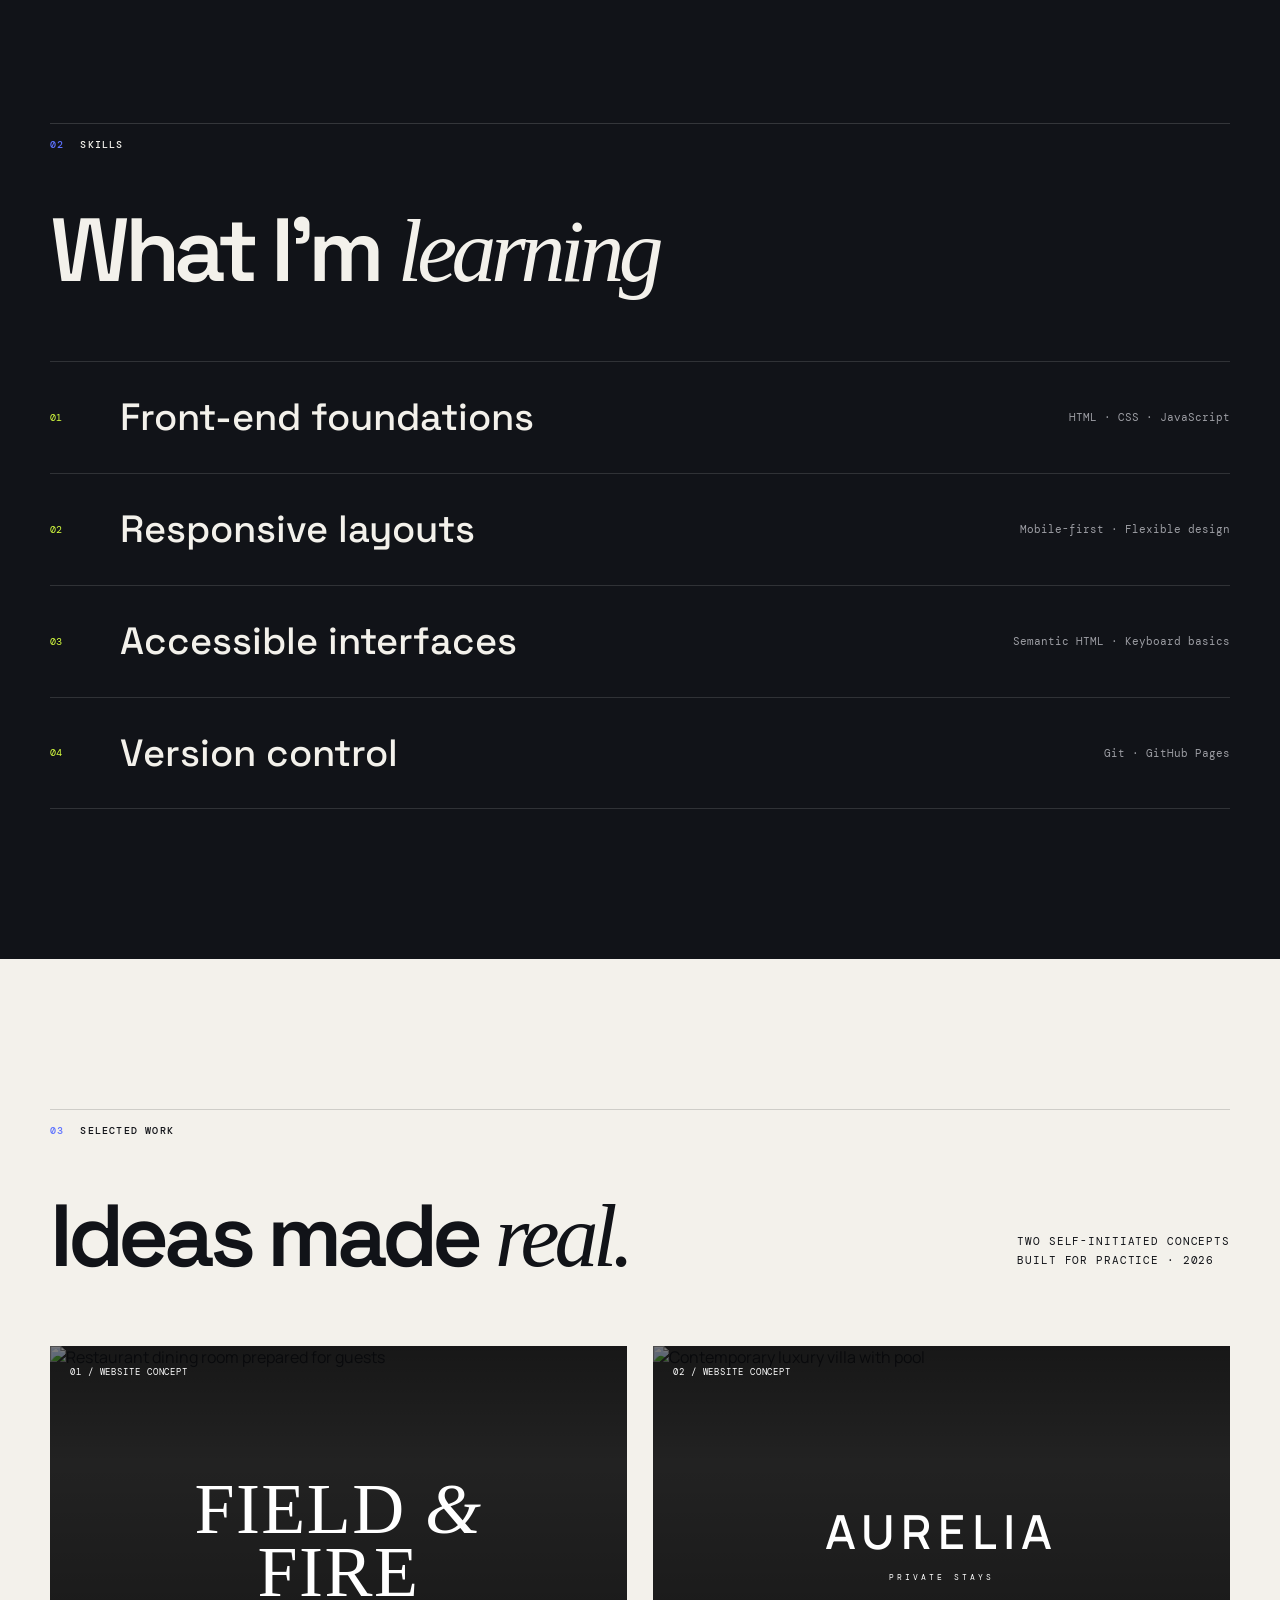
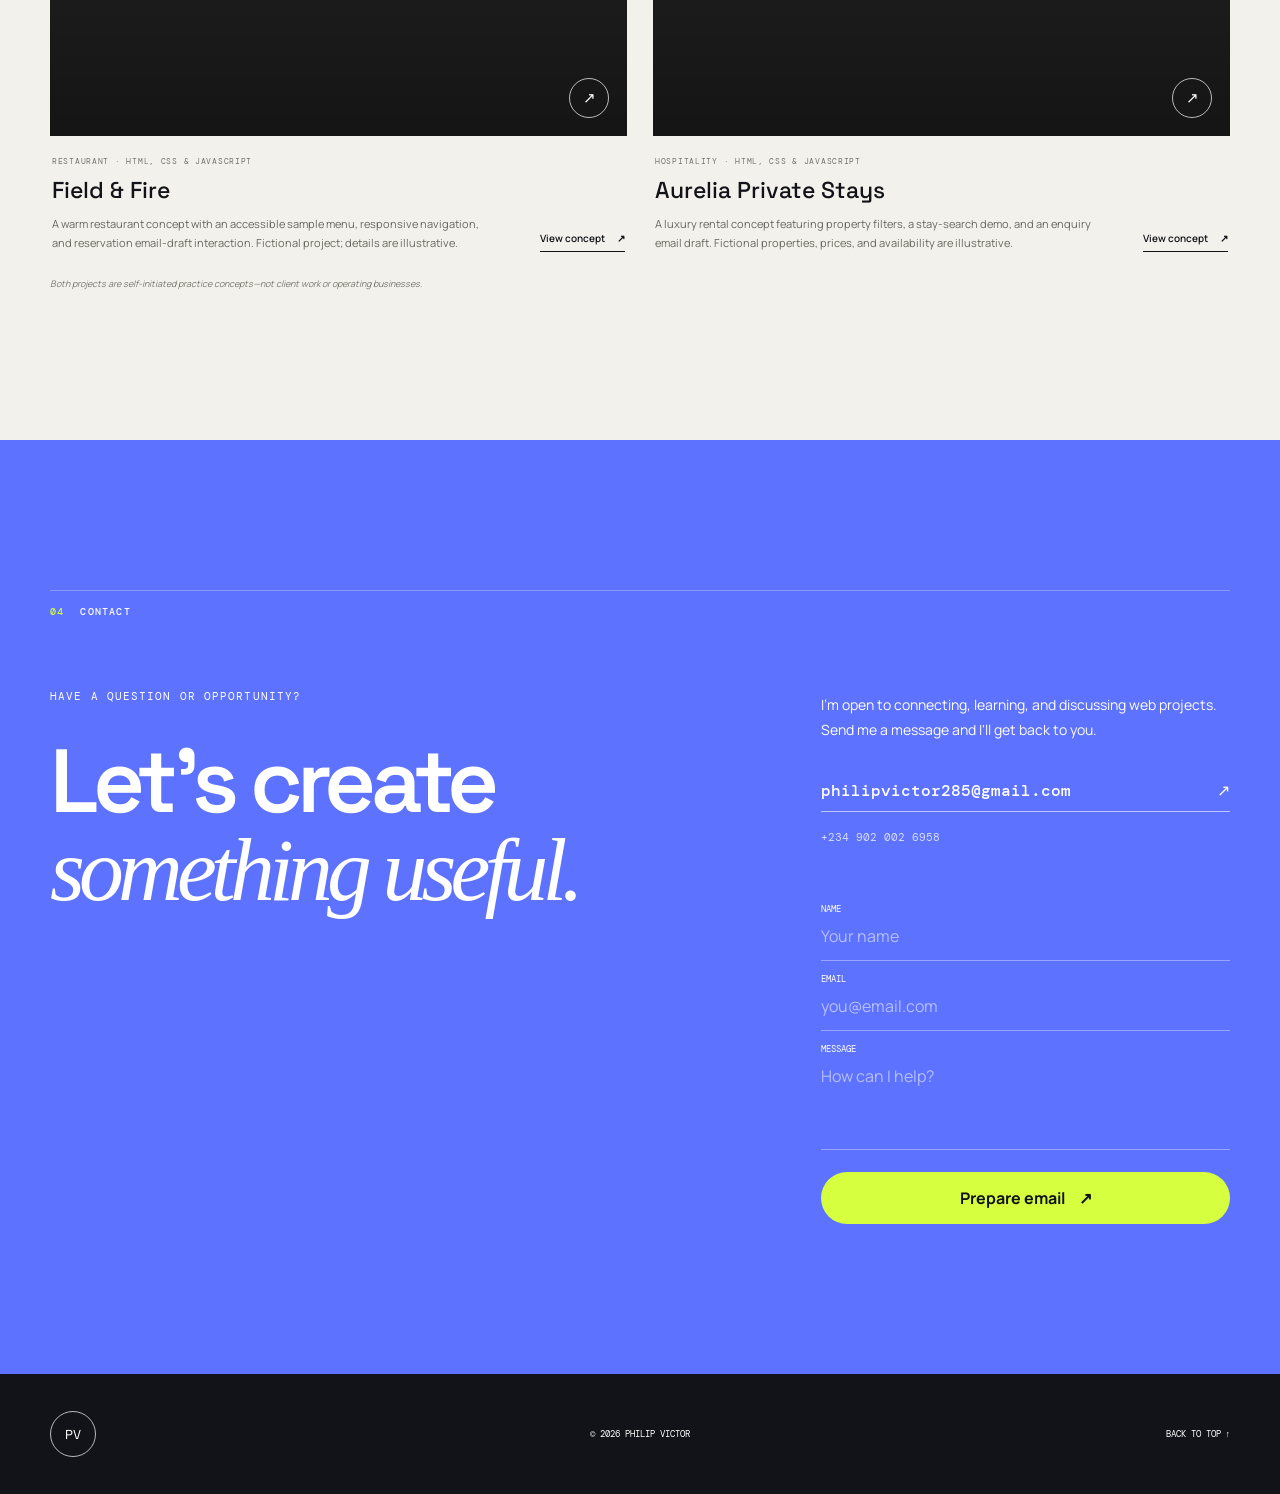
==== commit 36f4c573: "Feature both self-initiated concepts on portfolio" ====
--- a/index.html
+++ b/index.html
@@ -10,6 +10,7 @@
   <link rel="preconnect" href="https://fonts.gstatic.com" crossorigin>
   <link href="https://fonts.googleapis.com/css2?family=DM+Mono:wght@400;500&family=Manrope:wght@400;500;600;700&family=Space+Grotesk:wght@500;600&display=swap" rel="stylesheet">
   <link rel="stylesheet" href="styles.css">
+  <link rel="stylesheet" href="projects.css">
 </head>
 <body>
   <div class="noise" aria-hidden="true"></div>
@@ -24,47 +25,38 @@
   <main>
     <section class="hero container" id="home">
       <div class="hero-grid">
-        <div class="hero-copy">
-          <p class="eyebrow reveal"><span></span> Web developer · Nigeria</p>
-          <h1 class="reveal">Philip<br><em>Victor.</em></h1>
-          <p class="hero-role reveal">Thoughtful websites <span>—</span> built for people</p>
-        </div>
+        <div class="hero-copy"><p class="eyebrow reveal"><span></span> Web developer · Nigeria</p><h1 class="reveal">Philip<br><em>Victor.</em></h1><p class="hero-role reveal">Thoughtful websites <span>—</span> built for people</p></div>
         <div class="hero-aside reveal"><p>I create responsive, accessible web experiences with a focus on clear design and details that feel right.</p><a class="circle-link" href="#projects" aria-label="Explore my work"><span>Explore<br>my work</span><b aria-hidden="true">↓</b></a></div>
       </div>
       <div class="hero-footer reveal"><span>Currently learning &amp; building</span><span class="scroll-line"></span><span>Scroll to discover</span></div>
     </section>
     <section class="section about container" id="about">
       <div class="section-label reveal"><span>01</span> About</div>
-      <div class="about-grid">
-        <h2 class="reveal">I care about the <em>details</em> that make a product feel complete.</h2>
-        <div class="about-copy reveal"><p>I'm Philip, a web developer building my skills through hands-on projects. I enjoy turning ideas into clean, responsive websites that are easy to use on any device.</p><p>This portfolio documents my learning and practice. I value clear communication, thoughtful design, and code that is simple to maintain.</p><a class="text-link" href="#contact">Get in touch <span>→</span></a></div>
-      </div>
+      <div class="about-grid"><h2 class="reveal">I care about the <em>details</em> that make a product feel complete.</h2><div class="about-copy reveal"><p>I'm Philip, a web developer building my skills through hands-on projects. I enjoy turning ideas into clean, responsive websites that are easy to use on any device.</p><p>This portfolio documents my learning and practice. I value clear communication, thoughtful design, and code that is simple to maintain.</p><a class="text-link" href="#contact">Get in touch <span>→</span></a></div></div>
     </section>
     <section class="section skills" id="skills"><div class="container">
       <div class="section-label reveal"><span>02</span> Skills</div><h2 class="skills-title reveal">What I'm <em>learning</em></h2>
-      <div class="skill-list">
-        <article class="skill-row reveal"><span>01</span><h3>Front-end foundations</h3><p>HTML · CSS · JavaScript</p></article>
-        <article class="skill-row reveal"><span>02</span><h3>Responsive layouts</h3><p>Mobile-first · Flexible design</p></article>
-        <article class="skill-row reveal"><span>03</span><h3>Accessible interfaces</h3><p>Semantic HTML · Keyboard basics</p></article>
-        <article class="skill-row reveal"><span>04</span><h3>Version control</h3><p>Git · GitHub Pages</p></article>
-      </div>
+      <div class="skill-list"><article class="skill-row reveal"><span>01</span><h3>Front-end foundations</h3><p>HTML · CSS · JavaScript</p></article><article class="skill-row reveal"><span>02</span><h3>Responsive layouts</h3><p>Mobile-first · Flexible design</p></article><article class="skill-row reveal"><span>03</span><h3>Accessible interfaces</h3><p>Semantic HTML · Keyboard basics</p></article><article class="skill-row reveal"><span>04</span><h3>Version control</h3><p>Git · GitHub Pages</p></article></div>
     </div></section>
     <section class="section projects container" id="projects">
       <div class="section-label reveal"><span>03</span> Selected work</div>
-      <div class="projects-heading reveal"><h2>One idea, <em>brought to life.</em></h2><p>Self-initiated practice<br>project · 2026</p></div>
-      <article class="featured-project reveal">
-        <a class="featured-visual" href="restaurant/" aria-label="View Field and Fire restaurant concept website"><div class="featured-art"><span class="project-index">01 / WEB DESIGN CONCEPT</span><strong>FIELD <i>&amp;</i><br>FIRE</strong><span class="featured-tag">A neighborhood table, thoughtfully set</span><span class="featured-arrow" aria-hidden="true">↗</span></div></a>
-        <div class="featured-details"><div><p class="project-type">SELF-INITIATED CONCEPT · HTML, CSS &amp; JAVASCRIPT</p><h3>Field &amp; Fire — Restaurant Website</h3><p class="project-description">A warm, responsive restaurant concept featuring an accessible sample menu, mobile navigation, and a reservation email-draft interaction. Field &amp; Fire is fictional; details and menu are illustrative.</p></div><div class="project-actions"><a href="restaurant/">Live concept <span>↗</span></a><a href="https://github.com/philipvictor285-lgtm/Philip-Victor-potfolio/tree/main/restaurant">Source files <span>↗</span></a></div></div>
-      </article>
-      <p class="projects-footnote">More practice projects will be added as I build and learn.</p>
+      <div class="projects-heading reveal"><h2>Ideas made <em>real.</em></h2><p>Two self-initiated concepts<br>built for practice · 2026</p></div>
+      <div class="showcase-grid">
+        <article class="showcase-card showcase-restaurant reveal">
+          <a class="showcase-image" href="restaurant/" aria-label="View Field and Fire restaurant website concept"><img src="https://images.unsplash.com/photo-1414235077428-338989a2e8c0?auto=format&amp;fit=crop&amp;w=1100&amp;q=85" alt="Restaurant dining room prepared for guests" loading="lazy"><span class="showcase-number">01 / WEBSITE CONCEPT</span><span class="showcase-brand">FIELD <i>&amp;</i><br>FIRE</span><span class="showcase-open" aria-hidden="true">↗</span></a>
+          <div class="showcase-info"><div><p class="showcase-type">RESTAURANT · HTML, CSS &amp; JAVASCRIPT</p><h3>Field &amp; Fire</h3><p>A warm restaurant concept with an accessible sample menu, responsive navigation, and reservation email-draft interaction. Fictional project; details are illustrative.</p></div><a class="showcase-link" href="restaurant/">View concept <span>↗</span></a></div>
+        </article>
+        <article class="showcase-card showcase-aurelia reveal">
+          <a class="showcase-image" href="aurelia/" aria-label="View Aurelia luxury short-stay concept"><img src="https://images.unsplash.com/photo-1600607687920-4e2a09cf159d?auto=format&amp;fit=crop&amp;w=1100&amp;q=85" alt="Contemporary luxury villa with pool" loading="lazy"><span class="showcase-number">02 / WEBSITE CONCEPT</span><span class="showcase-brand">AURELIA<span>PRIVATE STAYS</span></span><span class="showcase-open" aria-hidden="true">↗</span></a>
+          <div class="showcase-info"><div><p class="showcase-type">HOSPITALITY · HTML, CSS &amp; JAVASCRIPT</p><h3>Aurelia Private Stays</h3><p>A luxury rental concept featuring property filters, a stay-search demo, and an enquiry email draft. Fictional properties, prices, and availability are illustrative.</p></div><a class="showcase-link" href="aurelia/">View concept <span>↗</span></a></div>
+        </article>
+      </div>
+      <p class="projects-footnote">Both projects are self-initiated practice concepts—not client work or operating businesses.</p>
     </section>
     <section class="section contact" id="contact"><div class="container">
-      <div class="section-label reveal"><span>04</span> Contact</div>
-      <div class="contact-grid">
+      <div class="section-label reveal"><span>04</span> Contact</div><div class="contact-grid">
         <div><p class="contact-kicker reveal">Have a question or opportunity?</p><h2 class="reveal">Let's create<br><em>something useful.</em></h2></div>
-        <div class="contact-info reveal"><p>I'm open to connecting, learning, and discussing web projects. Send me a message and I'll get back to you.</p><a class="email-link" href="mailto:philipvictor285@gmail.com">philipvictor285@gmail.com <span>↗</span></a><a class="phone-link" href="tel:+2349020026958">+234 902 002 6958</a>
-          <form class="contact-form" id="contact-form"><label><span>Name</span><input type="text" name="name" required placeholder="Your name"></label><label><span>Email</span><input type="email" name="email" required placeholder="you@email.com"></label><label><span>Message</span><textarea name="message" required placeholder="How can I help?" rows="3"></textarea></label><button type="submit">Prepare email <span>↗</span></button></form>
-        </div>
+        <div class="contact-info reveal"><p>I'm open to connecting, learning, and discussing web projects. Send me a message and I'll get back to you.</p><a class="email-link" href="mailto:philipvictor285@gmail.com">philipvictor285@gmail.com <span>↗</span></a><a class="phone-link" href="tel:+2349020026958">+234 902 002 6958</a><form class="contact-form" id="contact-form"><label><span>Name</span><input type="text" name="name" required placeholder="Your name"></label><label><span>Email</span><input type="email" name="email" required placeholder="you@email.com"></label><label><span>Message</span><textarea name="message" required placeholder="How can I help?" rows="3"></textarea></label><button type="submit">Prepare email <span>↗</span></button></form></div>
       </div>
     </div></section>
   </main>
--- a/projects.css
+++ b/projects.css
@@ -0,0 +1 @@
+.showcase-grid{display:grid;grid-template-columns:1fr 1fr;gap:26px;margin-top:38px}.showcase-card{min-width:0}.showcase-image{height:390px;position:relative;display:flex;align-items:center;justify-content:center;overflow:hidden;background:#222}.showcase-image:after{content:"";position:absolute;inset:0;background:linear-gradient(180deg,rgba(0,0,0,.32),transparent 30%,rgba(0,0,0,.4))}.showcase-image>img{position:absolute;inset:0;width:100%;height:100%;object-fit:cover;transition:transform .65s ease}.showcase-card:hover .showcase-image>img{transform:scale(1.035)}.showcase-restaurant .showcase-image>img{filter:brightness(.7)}.showcase-aurelia .showcase-image>img{filter:brightness(.68)}.showcase-number{position:absolute;z-index:1;left:20px;top:20px;color:#fff;font:9px "DM Mono",monospace;letter-spacing:.1em}.showcase-brand{position:relative;z-index:1;color:#fff;text-align:center;font:500 clamp(42px,6vw,72px)/.87 "Playfair Display",serif;letter-spacing:.02em}.showcase-brand i{font-weight:400}.showcase-aurelia .showcase-brand{font:600 clamp(28px,4vw,47px) "Manrope",sans-serif;letter-spacing:.13em}.showcase-brand>span{display:block;margin-top:9px;font:8px "DM Mono",monospace;letter-spacing:.38em}.showcase-open{position:absolute;z-index:1;right:18px;bottom:18px;width:40px;height:40px;display:grid;place-items:center;border:1px solid rgba(255,255,255,.7);border-radius:50%;color:#fff;font-size:15px;transition:background .2s,color .2s}.showcase-card:hover .showcase-open{background:#fff;color:#111}.showcase-info{display:flex;justify-content:space-between;align-items:end;gap:20px;padding:20px 2px 0}.showcase-type{margin:0 0 9px;color:#73756d;font:8px "DM Mono",monospace;letter-spacing:.09em}.showcase-info h3{margin:0;font:500 23px "Space Grotesk",sans-serif}.showcase-info p:not(.showcase-type){max-width:440px;margin:9px 0 0;color:#66685f;font-size:11px;line-height:1.75}.showcase-link{flex:none;padding-bottom:6px;border-bottom:1px solid currentColor;font-size:10px;font-weight:600;white-space:nowrap}.showcase-link span{margin-left:10px}.projects-footnote{margin:25px 0 0;color:#777970;font-size:9px;font-style:italic}@media(max-width:760px){.showcase-grid{grid-template-columns:1fr;gap:38px}.showcase-image{height:350px}.showcase-info h3{font-size:21px}}@media(max-width:460px){.showcase-image{height:290px}.showcase-number{left:14px;top:14px;font-size:8px}.showcase-info{align-items:start;flex-direction:column;gap:14px}.showcase-info p:not(.showcase-type){font-size:10px}.showcase-link{margin-bottom:5px}}
